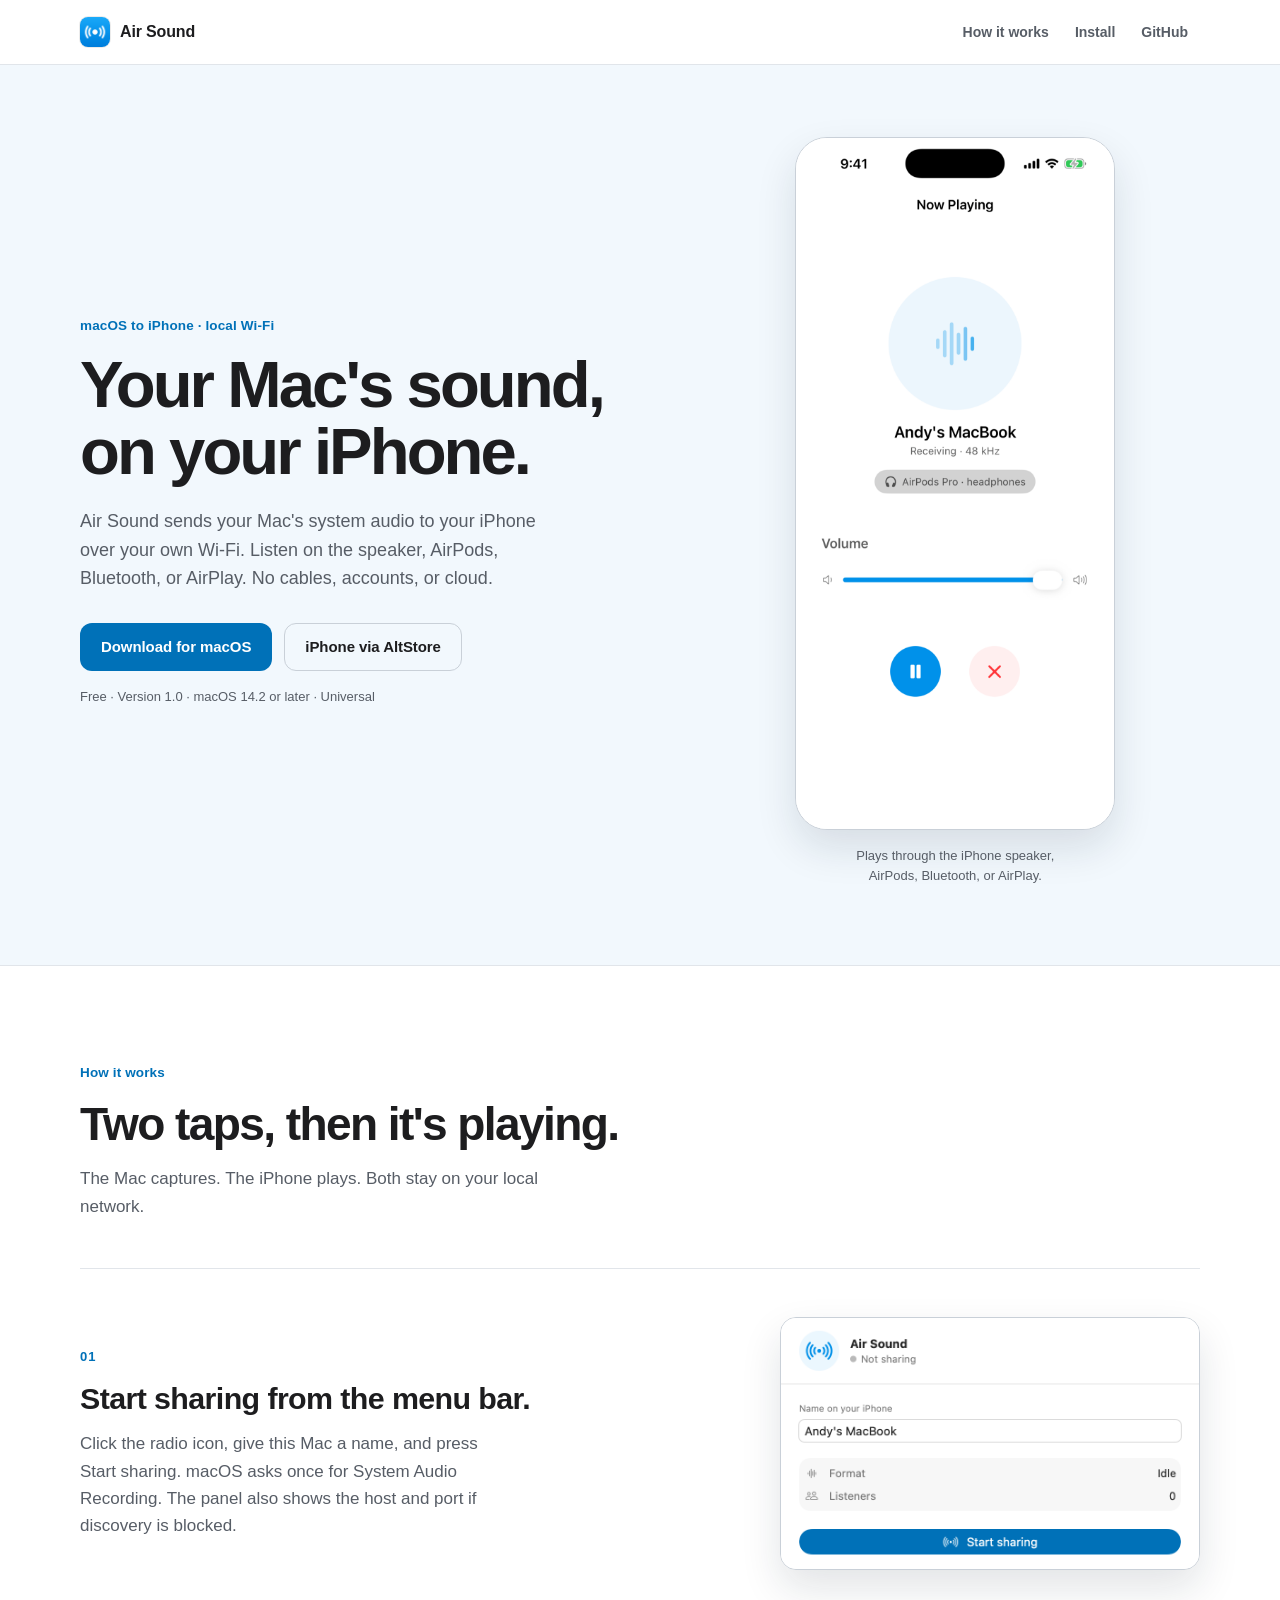
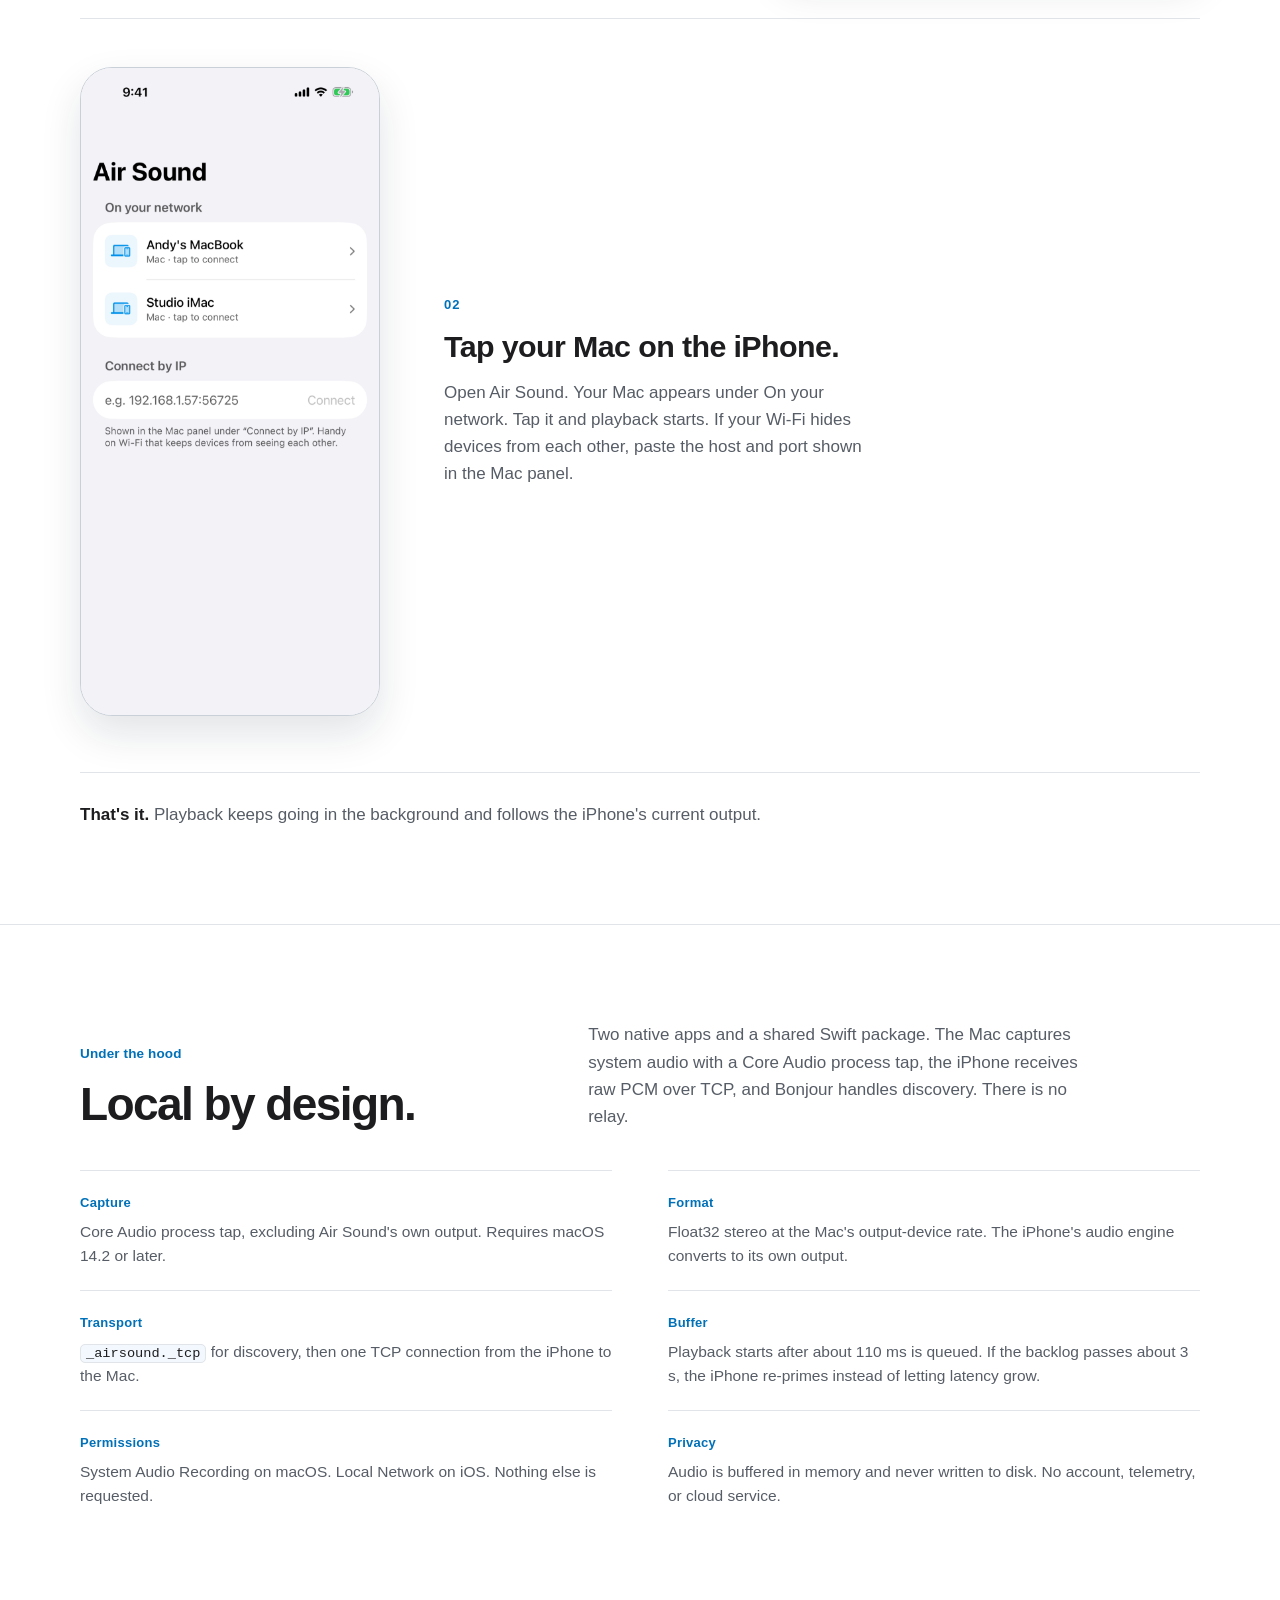
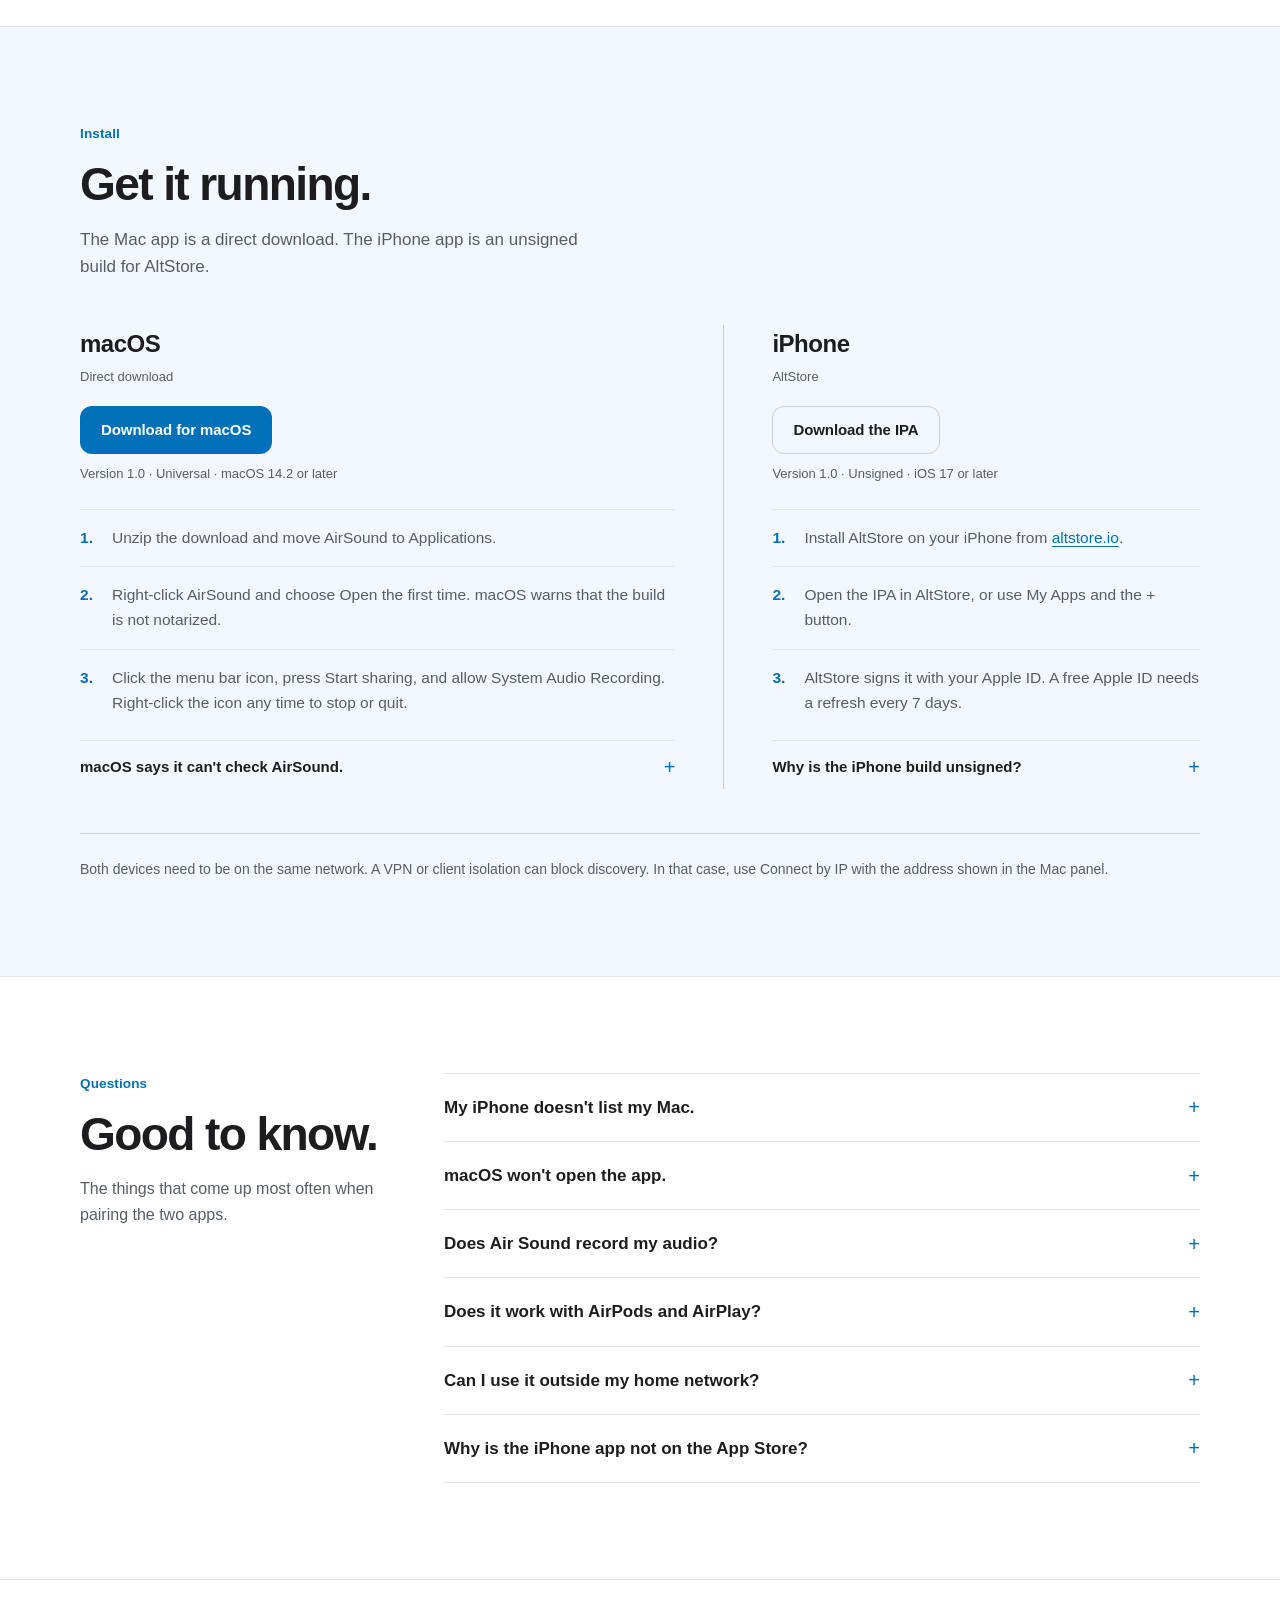
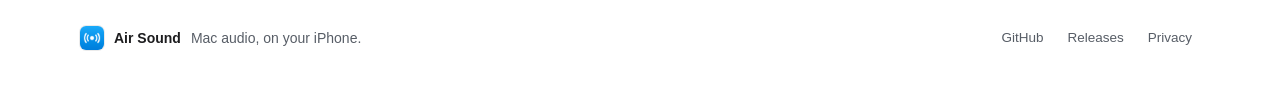
==== docs/index.html @ c46a73f6 "Air Sound 1.0: menu bar Mac app, discovery fix, release site" ====
<!doctype html>
<html lang="en">
<head>
  <meta charset="utf-8">
  <meta name="viewport" content="width=device-width, initial-scale=1">
  <title>Air Sound: your Mac's audio on your iPhone</title>
  <meta name="description" content="Air Sound sends your Mac's system audio to your iPhone over your local Wi-Fi. Listen on the speaker, AirPods, Bluetooth, or AirPlay. No accounts, no cloud, no cables.">
  <link rel="canonical" href="https://andyechc.github.io/air-sound/">
  <meta name="theme-color" content="#f2f8fd" media="(prefers-color-scheme: light)">
  <meta name="theme-color" content="#0b0c0e" media="(prefers-color-scheme: dark)">
  <meta property="og:type" content="website">
  <meta property="og:title" content="Air Sound: your Mac's audio on your iPhone">
  <meta property="og:description" content="System audio from your Mac, sent over your own Wi-Fi. Listen on the iPhone speaker, AirPods, Bluetooth, or AirPlay.">
  <meta property="og:url" content="https://andyechc.github.io/air-sound/">
  <meta property="og:image" content="https://andyechc.github.io/air-sound/assets/icon-1024.png">
  <meta property="og:image:width" content="1024">
  <meta property="og:image:height" content="1024">
  <meta property="og:image:alt" content="Air Sound app icon">
  <meta name="twitter:card" content="summary">
  <link rel="icon" href="assets/favicon-32.png" sizes="32x32" type="image/png">
  <link rel="apple-touch-icon" href="assets/apple-touch-icon.png">
  <link rel="stylesheet" href="styles.css">
</head>
<body>
  <a class="skip-link" href="#main">Skip to content</a>

  <header class="site-header">
    <div class="wrap header-inner">
      <a class="brand" href="#top" aria-label="Air Sound, back to top">
        <img src="assets/icon-64.png" width="30" height="30" alt="">
        <span>Air Sound</span>
      </a>
      <nav aria-label="Primary">
        <a href="#how">How it works</a>
        <a href="#install">Install</a>
        <a href="https://github.com/andyechc/air-sound">GitHub</a>
      </nav>
    </div>
  </header>

  <main id="main">
    <section class="hero" id="top">
      <div class="wrap hero-grid">
        <div class="hero-copy">
          <p class="kicker">macOS to iPhone &middot; local Wi-Fi</p>
          <h1>Your Mac's sound,<br>on your iPhone.</h1>
          <p class="lede">Air Sound sends your Mac's system audio to your iPhone over your own Wi-Fi. Listen on the speaker, AirPods, Bluetooth, or AirPlay. No cables, accounts, or cloud.</p>
          <div class="cta-row">
            <a class="button button-primary" href="https://github.com/andyechc/air-sound/releases/latest/download/AirSound-macOS.zip">Download for macOS</a>
            <a class="button button-quiet" href="#iphone">iPhone via AltStore</a>
          </div>
          <p class="hero-meta">Free &middot; Version 1.0 &middot; macOS 14.2 or later &middot; Universal</p>
        </div>

        <div class="hero-visual">
          <div class="phone-frame">
            <picture>
              <source srcset="assets/ios-playing-dark.png" media="(prefers-color-scheme: dark)">
              <img src="assets/ios-playing-light.png" width="900" height="1956" alt="Air Sound on iPhone, playing audio from Andy's MacBook and routed to AirPods Pro.">
            </picture>
          </div>
          <p class="hero-caption">Plays through the iPhone speaker, AirPods, Bluetooth, or AirPlay.</p>
        </div>
      </div>
    </section>

    <section class="section" id="how">
      <div class="wrap">
        <div class="section-head">
          <p class="kicker">How it works</p>
          <h2>Two taps, then it's playing.</h2>
          <p class="section-lede">The Mac captures. The iPhone plays. Both stay on your local network.</p>
        </div>

        <article class="step">
          <div class="step-copy">
            <p class="step-num">01</p>
            <h3>Start sharing from the menu bar.</h3>
            <p>Click the radio icon, give this Mac a name, and press Start sharing. macOS asks once for System Audio Recording. The panel also shows the host and port if discovery is blocked.</p>
          </div>
          <div class="step-media mac-frame">
            <picture>
              <source srcset="assets/mac-idle-dark.png" media="(prefers-color-scheme: dark)">
              <img src="assets/mac-idle-light.png" width="920" height="552" loading="lazy" alt="Air Sound menu bar panel on macOS with a Mac name, idle format, and the Start sharing button.">
            </picture>
          </div>
        </article>

        <article class="step step-reverse">
          <div class="step-copy">
            <p class="step-num">02</p>
            <h3>Tap your Mac on the iPhone.</h3>
            <p>Open Air Sound. Your Mac appears under On your network. Tap it and playback starts. If your Wi-Fi hides devices from each other, paste the host and port shown in the Mac panel.</p>
          </div>
          <div class="step-media phone-frame">
            <picture>
              <source srcset="assets/ios-discovery-dark.png" media="(prefers-color-scheme: dark)">
              <img src="assets/ios-discovery-light.png" width="900" height="1956" loading="lazy" alt="Air Sound on iPhone listing two Macs on the local network, with a Connect by IP field below.">
            </picture>
          </div>
        </article>

        <p class="step-result"><strong>That's it.</strong> Playback keeps going in the background and follows the iPhone's current output.</p>
      </div>
    </section>

    <section class="specs-section">
      <div class="wrap">
        <div class="specs-head">
          <div>
            <p class="kicker">Under the hood</p>
            <h2>Local by design.</h2>
          </div>
          <p class="specs-intro">Two native apps and a shared Swift package. The Mac captures system audio with a Core Audio process tap, the iPhone receives raw PCM over TCP, and Bonjour handles discovery. There is no relay.</p>
        </div>

        <dl class="spec-grid">
          <div class="spec">
            <dt>Capture</dt>
            <dd>Core Audio process tap, excluding Air Sound's own output. Requires macOS 14.2 or later.</dd>
          </div>
          <div class="spec">
            <dt>Format</dt>
            <dd>Float32 stereo at the Mac's output-device rate. The iPhone's audio engine converts to its own output.</dd>
          </div>
          <div class="spec">
            <dt>Transport</dt>
            <dd><code>_airsound._tcp</code> for discovery, then one TCP connection from the iPhone to the Mac.</dd>
          </div>
          <div class="spec">
            <dt>Buffer</dt>
            <dd>Playback starts after about 110 ms is queued. If the backlog passes about 3 s, the iPhone re-primes instead of letting latency grow.</dd>
          </div>
          <div class="spec">
            <dt>Permissions</dt>
            <dd>System Audio Recording on macOS. Local Network on iOS. Nothing else is requested.</dd>
          </div>
          <div class="spec">
            <dt>Privacy</dt>
            <dd>Audio is buffered in memory and never written to disk. No account, telemetry, or cloud service.</dd>
          </div>
        </dl>
      </div>
    </section>

    <section class="install" id="install">
      <div class="wrap">
        <div class="install-head">
          <p class="kicker">Install</p>
          <h2>Get it running.</h2>
          <p class="section-lede">The Mac app is a direct download. The iPhone app is an unsigned build for AltStore.</p>
        </div>

        <div class="install-grid">
          <div class="install-col">
            <h3>macOS</h3>
            <p class="install-label">Direct download</p>
            <a class="button button-primary" href="https://github.com/andyechc/air-sound/releases/latest/download/AirSound-macOS.zip">Download for macOS</a>
            <p class="install-meta">Version 1.0 &middot; Universal &middot; macOS 14.2 or later</p>
            <ol class="steps">
              <li>Unzip the download and move AirSound to Applications.</li>
              <li>Right-click AirSound and choose Open the first time. macOS warns that the build is not notarized.</li>
              <li>Click the menu bar icon, press Start sharing, and allow System Audio Recording. Right-click the icon any time to stop or quit.</li>
            </ol>
            <details>
              <summary>macOS says it can't check AirSound.</summary>
              <p>This build is ad hoc signed, not notarized with a paid Apple Developer ID. Open System Settings, go to Privacy &amp; Security, find the message about AirSound, and choose Open Anyway. You only need to do this once. You can also build from source in Xcode.</p>
            </details>
          </div>

          <div class="install-col" id="iphone">
            <h3>iPhone</h3>
            <p class="install-label">AltStore</p>
            <a class="button button-quiet" href="https://github.com/andyechc/air-sound/releases/latest/download/AirSound-unsigned.ipa">Download the IPA</a>
            <p class="install-meta">Version 1.0 &middot; Unsigned &middot; iOS 17 or later</p>
            <ol class="steps">
              <li>Install AltStore on your iPhone from <a href="https://altstore.io/">altstore.io</a>.</li>
              <li>Open the IPA in AltStore, or use My Apps and the + button.</li>
              <li>AltStore signs it with your Apple ID. A free Apple ID needs a refresh every 7 days.</li>
            </ol>
            <details>
              <summary>Why is the iPhone build unsigned?</summary>
              <p>It is not distributed through the App Store. AltStore re-signs the IPA with your own Apple ID, so the build ships unsigned. The source is in the same repository as the Mac app.</p>
            </details>
          </div>
        </div>

        <p class="install-note">Both devices need to be on the same network. A VPN or client isolation can block discovery. In that case, use Connect by IP with the address shown in the Mac panel.</p>
      </div>
    </section>

    <section class="section">
      <div class="wrap faq-layout">
        <div class="faq-head">
          <p class="kicker">Questions</p>
          <h2>Good to know.</h2>
          <p class="section-lede">The things that come up most often when pairing the two apps.</p>
        </div>

        <div class="faq">
          <details>
            <summary>My iPhone doesn't list my Mac.</summary>
            <p>Check that both devices are on the same Wi-Fi, that Air Sound has Local Network access in Settings &rarr; Privacy &amp; Security &rarr; Local Network, and that the Mac is sharing. If your network isolates clients or you are on a VPN, tap Connect by IP and enter the host and port shown in the Mac panel.</p>
          </details>
          <details>
            <summary>macOS won't open the app.</summary>
            <p>The release is ad hoc signed, not notarized. Right-click the app and choose Open, or allow it in System Settings &rarr; Privacy &amp; Security. The source is on GitHub if you prefer to build it yourself.</p>
          </details>
          <details>
            <summary>Does Air Sound record my audio?</summary>
            <p>No. Audio is captured into memory, sent to the iPhone, and played. It is never written to disk. The Mac app also excludes its own output from the tap.</p>
          </details>
          <details>
            <summary>Does it work with AirPods and AirPlay?</summary>
            <p>Yes. The iPhone plays through its current output route, so the speaker, wired headphones, Bluetooth, AirPods, and AirPlay all work. Routing stays on iOS.</p>
          </details>
          <details>
            <summary>Can I use it outside my home network?</summary>
            <p>No. The iPhone connects directly to the Mac over the local network. There is no relay or cloud service, so both devices need to reach each other.</p>
          </details>
          <details>
            <summary>Why is the iPhone app not on the App Store?</summary>
            <p>It is distributed as an unsigned IPA for AltStore, not through the App Store. The Mac app is a direct download. Both are built from the same source in this repository.</p>
          </details>
        </div>
      </div>
    </section>
  </main>

  <footer>
    <div class="wrap footer-inner">
      <div class="footer-brand">
        <img src="assets/icon-64.png" width="24" height="24" alt="">
        <span>Air Sound</span>
        <span class="footer-note">Mac audio, on your iPhone.</span>
      </div>
      <div class="footer-links">
        <a href="https://github.com/andyechc/air-sound">GitHub</a>
        <a href="https://github.com/andyechc/air-sound/releases">Releases</a>
        <a href="privacy.html">Privacy</a>
      </div>
    </div>
  </footer>
</body>
</html>
---- docs/styles.css ----
:root {
  color-scheme: light dark;
  --bg: #ffffff;
  --tint: #f2f8fd;
  --surface: #ffffff;
  --text: #1d1d1f;
  --muted: #575d66;
  --line: #e1e5ea;
  --line-strong: #c9d0d8;
  --action: #0071b8;
  --action-hover: #005c97;
  --link: #0071b8;
  --focus: #0090e9;
  --shadow: 0 18px 40px rgba(17, 32, 51, 0.12);
  --radius: 16px;
}

@media (prefers-color-scheme: dark) {
  :root {
    --bg: #0b0c0e;
    --tint: #0e1720;
    --surface: #141619;
    --text: #f3f5f7;
    --muted: #a8afb9;
    --line: #272c33;
    --line-strong: #3a424c;
    --action: #0071b8;
    --action-hover: #005c97;
    --link: #6fbdf7;
    --focus: #7cc5f8;
    --shadow: 0 18px 40px rgba(0, 0, 0, 0.5);
  }
}

*,
*::before,
*::after {
  box-sizing: border-box;
}

html {
  scroll-behavior: smooth;
}

body {
  margin: 0;
  background: var(--bg);
  color: var(--text);
  font-family: -apple-system, BlinkMacSystemFont, "SF Pro Text", "Segoe UI", Roboto, Helvetica, Arial, sans-serif;
  font-size: 17px;
  line-height: 1.6;
  overflow-wrap: break-word;
  -webkit-font-smoothing: antialiased;
  text-rendering: optimizeLegibility;
}

[id] {
  scroll-margin-top: 84px;
}

img {
  display: block;
  max-width: 100%;
  height: auto;
}

a {
  color: var(--link);
  text-underline-offset: 0.18em;
  text-decoration-thickness: 1px;
}

a:hover {
  color: var(--text);
}

:focus-visible {
  outline: 3px solid var(--focus);
  outline-offset: 3px;
  border-radius: 4px;
}

h1,
h2,
h3,
p {
  margin-top: 0;
}

code {
  padding: 1px 5px;
  border: 1px solid var(--line);
  border-radius: 5px;
  background: var(--tint);
  color: var(--text);
  font-family: ui-monospace, "SFMono-Regular", Menlo, Consolas, monospace;
  font-size: 0.88em;
}

.skip-link {
  position: absolute;
  top: -100px;
  left: 16px;
  z-index: 100;
  padding: 10px 16px;
  border-radius: 8px;
  background: var(--action);
  color: #ffffff;
  font-size: 14px;
  font-weight: 650;
  text-decoration: none;
}

.skip-link:focus {
  top: 12px;
  color: #ffffff;
}

.wrap {
  width: min(1120px, calc(100% - 48px));
  margin-inline: auto;
}

/* Header */

.site-header {
  position: sticky;
  top: 0;
  z-index: 10;
  border-bottom: 1px solid var(--line);
  background: var(--bg);
}

.header-inner {
  display: flex;
  align-items: center;
  justify-content: space-between;
  gap: 24px;
  height: 64px;
}

.brand {
  display: inline-flex;
  align-items: center;
  gap: 10px;
  color: var(--text);
  font-size: 16px;
  font-weight: 650;
  letter-spacing: -0.01em;
  text-decoration: none;
}

.brand img {
  width: 30px;
  height: 30px;
  border-radius: 8px;
  box-shadow: 0 0 0 1px rgba(0, 0, 0, 0.08);
}

.site-header nav {
  display: flex;
  align-items: center;
  gap: 2px;
}

.site-header nav a {
  display: inline-flex;
  align-items: center;
  min-height: 44px;
  padding: 0 12px;
  border-radius: 8px;
  color: var(--muted);
  font-size: 14px;
  font-weight: 550;
  text-decoration: none;
}

.site-header nav a:hover {
  background: var(--tint);
  color: var(--text);
}

/* Hero */

.hero {
  padding: 72px 0 80px;
  border-bottom: 1px solid var(--line);
  background: var(--tint);
}

.hero-grid {
  display: grid;
  grid-template-columns: minmax(0, 1.08fr) minmax(280px, 0.92fr);
  gap: 56px;
  align-items: center;
}

.kicker {
  margin-bottom: 16px;
  color: var(--link);
  font-size: 13.5px;
  font-weight: 650;
  letter-spacing: 0.01em;
}

h1 {
  margin-bottom: 0;
  font-size: clamp(2.65rem, 5.1vw, 4.35rem);
  font-weight: 700;
  letter-spacing: -0.045em;
  line-height: 1.02;
  text-wrap: balance;
}

.lede {
  max-width: 46ch;
  margin: 22px 0 0;
  color: var(--muted);
  font-size: 1.125rem;
  line-height: 1.58;
}

.cta-row {
  display: flex;
  flex-wrap: wrap;
  gap: 12px;
  margin-top: 30px;
}

.button {
  display: inline-flex;
  align-items: center;
  justify-content: center;
  min-height: 48px;
  padding: 0 20px;
  border: 1px solid transparent;
  border-radius: 12px;
  font-size: 15px;
  font-weight: 650;
  letter-spacing: -0.005em;
  text-decoration: none;
  transition: background-color 120ms ease, border-color 120ms ease, color 120ms ease;
}

.button-primary {
  background: var(--action);
  color: #ffffff;
}

.button-primary:hover {
  background: var(--action-hover);
  color: #ffffff;
}

.button-quiet {
  border-color: var(--line-strong);
  background: transparent;
  color: var(--text);
}

.button-quiet:hover {
  border-color: var(--action);
  background: var(--bg);
  color: var(--action);
}

.hero-meta {
  margin: 16px 0 0;
  color: var(--muted);
  font-size: 13px;
}

.hero-visual {
  min-width: 0;
}

.phone-frame {
  overflow: hidden;
  max-width: 320px;
  margin-inline: auto;
  border: 1px solid var(--line-strong);
  border-radius: 32px;
  background: var(--surface);
  box-shadow: var(--shadow);
}

.phone-frame img {
  width: 100%;
}

.hero-caption {
  max-width: 34ch;
  margin: 16px auto 0;
  color: var(--muted);
  font-size: 13px;
  line-height: 1.5;
  text-align: center;
}

/* Shared section rhythm */

.section {
  padding: 96px 0;
}

.section-head {
  max-width: 720px;
  margin-bottom: 48px;
}

h2 {
  margin-bottom: 0;
  font-size: clamp(2rem, 3.6vw, 2.9rem);
  font-weight: 700;
  letter-spacing: -0.035em;
  line-height: 1.08;
  text-wrap: balance;
}

.section-lede {
  max-width: 54ch;
  margin: 16px 0 0;
  color: var(--muted);
  font-size: 1.0625rem;
}

/* How it works */

.step {
  display: grid;
  grid-template-columns: minmax(0, 1fr) 420px;
  gap: 64px;
  align-items: center;
  padding: 48px 0;
  border-top: 1px solid var(--line);
}

.step-reverse {
  grid-template-columns: 300px minmax(0, 1fr);
}

.step-reverse .step-media {
  grid-column: 1;
  grid-row: 1;
}

.step-reverse .step-copy {
  grid-column: 2;
  grid-row: 1;
}

.step-num {
  margin-bottom: 12px;
  color: var(--action);
  font-size: 13px;
  font-variant-numeric: tabular-nums;
  font-weight: 700;
  letter-spacing: 0.08em;
}

.step h3 {
  margin-bottom: 14px;
  font-size: clamp(1.45rem, 2.4vw, 1.9rem);
  font-weight: 700;
  letter-spacing: -0.02em;
  line-height: 1.2;
  text-wrap: balance;
}

.step-copy p:last-child {
  max-width: 46ch;
  margin-bottom: 0;
  color: var(--muted);
}

.step-media {
  min-width: 0;
}

.mac-frame {
  overflow: hidden;
  border: 1px solid var(--line-strong);
  border-radius: var(--radius);
  background: var(--surface);
  box-shadow: var(--shadow);
}

.mac-frame img {
  width: 100%;
}

.step-media.phone-frame {
  max-width: 300px;
}

.step-result {
  margin: 8px 0 0;
  padding-top: 28px;
  border-top: 1px solid var(--line);
  color: var(--muted);
}

.step-result strong {
  color: var(--text);
}

/* Under the hood */

.specs-section {
  padding: 96px 0;
  border-top: 1px solid var(--line);
}

.specs-head {
  display: grid;
  grid-template-columns: minmax(0, 0.85fr) minmax(0, 1.15fr);
  gap: 56px;
  align-items: end;
  margin-bottom: 40px;
}

.specs-intro {
  max-width: 52ch;
  margin: 0;
  color: var(--muted);
}

.spec-grid {
  display: grid;
  grid-template-columns: repeat(2, minmax(0, 1fr));
  gap: 0 56px;
  margin: 0;
}

.spec {
  padding: 22px 0;
  border-top: 1px solid var(--line);
}

.spec dt {
  margin-bottom: 6px;
  color: var(--action);
  font-size: 13px;
  font-weight: 700;
  letter-spacing: 0.02em;
}

.spec dd {
  margin: 0;
  color: var(--muted);
  font-size: 15.5px;
  line-height: 1.55;
}

/* Install */

.install {
  padding: 96px 0;
  border-top: 1px solid var(--line);
  border-bottom: 1px solid var(--line);
  background: var(--tint);
}

.install-head {
  max-width: 720px;
  margin-bottom: 44px;
}

.install-grid {
  display: grid;
  grid-template-columns: minmax(0, 1.35fr) minmax(0, 1fr);
}

.install-col {
  min-width: 0;
  padding-right: 48px;
}

.install-col + .install-col {
  padding-right: 0;
  padding-left: 48px;
  border-left: 1px solid var(--line-strong);
}

.install-col h3 {
  margin-bottom: 4px;
  font-size: 1.5rem;
  font-weight: 700;
  letter-spacing: -0.02em;
}

.install-label {
  margin-bottom: 18px;
  color: var(--muted);
  font-size: 13px;
}

.install-col .button {
  margin-right: 4px;
}

.install-meta {
  margin: 10px 0 24px;
  color: var(--muted);
  font-size: 13px;
}

.steps {
  margin: 0;
  padding: 0;
  list-style: none;
  counter-reset: step;
}

.steps li {
  position: relative;
  padding: 16px 0 16px 32px;
  border-top: 1px solid var(--line);
  color: var(--muted);
  font-size: 15.5px;
}

.steps li::before {
  content: counter(step) ".";
  position: absolute;
  top: 16px;
  left: 0;
  color: var(--action);
  font-variant-numeric: tabular-nums;
  font-weight: 700;
}

.steps li {
  counter-increment: step;
}

details {
  border-top: 1px solid var(--line);
  padding-top: 4px;
  margin-top: 8px;
}

summary {
  display: flex;
  align-items: center;
  justify-content: space-between;
  gap: 12px;
  min-height: 44px;
  color: var(--text);
  cursor: pointer;
  font-size: 15px;
  font-weight: 600;
  list-style: none;
}

summary::-webkit-details-marker {
  display: none;
}

summary::after {
  content: "+";
  flex: none;
  color: var(--action);
  font-size: 20px;
  font-weight: 400;
  line-height: 1;
}

details[open] summary::after {
  content: "\2212";
}

details p {
  max-width: 52ch;
  margin: 4px 0 16px;
  color: var(--muted);
  font-size: 14.5px;
}

.install-note {
  margin: 44px 0 0;
  padding-top: 24px;
  border-top: 1px solid var(--line-strong);
  color: var(--muted);
  font-size: 14px;
}

/* FAQ */

.faq-layout {
  display: grid;
  grid-template-columns: 300px minmax(0, 1fr);
  gap: 64px;
  align-items: start;
}

.faq-head {
  position: sticky;
  top: 96px;
}

.faq-head .section-lede {
  font-size: 1rem;
}

.faq details {
  margin: 0;
  padding: 0;
  border-top: 1px solid var(--line);
}

.faq details:last-child {
  border-bottom: 1px solid var(--line);
}

.faq summary {
  padding: 20px 0;
  font-size: 17px;
}

.faq details p {
  max-width: 64ch;
  margin: 0;
  padding: 0 0 20px;
  font-size: 15.5px;
}

/* Footer */

footer {
  padding: 36px 0;
  border-top: 1px solid var(--line);
}

.footer-inner {
  display: flex;
  flex-wrap: wrap;
  align-items: center;
  justify-content: space-between;
  gap: 20px 32px;
}

.footer-brand {
  display: flex;
  flex-wrap: wrap;
  align-items: center;
  gap: 10px;
  font-size: 14px;
  font-weight: 650;
}

.footer-brand img {
  width: 24px;
  height: 24px;
  border-radius: 6px;
  box-shadow: 0 0 0 1px rgba(0, 0, 0, 0.08);
}

.footer-note {
  color: var(--muted);
  font-weight: 400;
}

.footer-links {
  display: flex;
  flex-wrap: wrap;
  gap: 0 8px;
}

.footer-links a {
  display: inline-flex;
  align-items: center;
  min-height: 44px;
  padding: 0 8px;
  color: var(--muted);
  font-size: 13.5px;
  text-decoration: none;
}

.footer-links a:hover {
  color: var(--text);
}

/* Privacy page */

.page {
  max-width: 760px;
  padding: 72px 0 96px;
}

.page h1 {
  font-size: clamp(2.2rem, 4.5vw, 3.2rem);
}

.page .updated {
  margin: 14px 0 40px;
  color: var(--muted);
  font-size: 14px;
}

.page h2 {
  margin: 36px 0 10px;
  font-size: 1.45rem;
  letter-spacing: -0.02em;
}

.page p,
.page li {
  color: var(--muted);
}

.page li + li {
  margin-top: 8px;
}

.page .back {
  display: inline-flex;
  align-items: center;
  min-height: 44px;
  margin-top: 24px;
  font-size: 14px;
  font-weight: 600;
}

/* Responsive */

@media (max-width: 960px) {
  .hero-grid {
    grid-template-columns: minmax(0, 1fr) minmax(240px, 0.72fr);
    gap: 36px;
  }

  .step {
    grid-template-columns: minmax(0, 1fr) 360px;
    gap: 40px;
  }

  .step-reverse {
    grid-template-columns: 260px minmax(0, 1fr);
  }

  .specs-head {
    gap: 36px;
  }

  .faq-layout {
    grid-template-columns: 240px minmax(0, 1fr);
    gap: 40px;
  }
}

@media (max-width: 820px) {
  .hero {
    padding: 56px 0 64px;
  }

  .hero-grid {
    grid-template-columns: minmax(0, 1fr);
    gap: 44px;
  }

  .hero-copy {
    max-width: 640px;
  }

  .hero-visual {
    width: 100%;
  }

  .phone-frame {
    max-width: 300px;
  }

  .step,
  .step-reverse {
    grid-template-columns: minmax(0, 1fr);
    gap: 28px;
    padding: 40px 0;
  }

  .step-copy,
  .step-reverse .step-copy {
    grid-column: 1;
    grid-row: 1;
  }

  .step-media,
  .step-reverse .step-media {
    grid-column: 1;
    grid-row: 2;
  }

  .step-media.mac-frame {
    max-width: 460px;
  }

  .step-media.phone-frame {
    max-width: 280px;
  }

  .specs-head {
    grid-template-columns: 1fr;
    gap: 20px;
  }

  .spec-grid {
    grid-template-columns: 1fr;
    gap: 0;
  }

  .install-grid {
    grid-template-columns: 1fr;
  }

  .install-col {
    padding-right: 0;
  }

  .install-col + .install-col {
    margin-top: 40px;
    padding-top: 40px;
    padding-left: 0;
    border-top: 1px solid var(--line-strong);
    border-left: 0;
  }

  .faq-layout {
    grid-template-columns: 1fr;
    gap: 28px;
  }

  .faq-head {
    position: static;
  }
}

@media (max-width: 640px) {
  .wrap {
    width: calc(100% - 32px);
  }

  .header-inner {
    height: 60px;
    gap: 12px;
  }

  .site-header nav a {
    padding: 0 10px;
    font-size: 13.5px;
  }

  .site-header nav a[href$="#how"] {
    display: none;
  }

  .section,
  .specs-section,
  .install {
    padding: 68px 0;
  }

  .hero {
    padding: 44px 0 56px;
  }

  h1 {
    font-size: clamp(2.15rem, 10.5vw, 3.1rem);
  }

  .lede {
    font-size: 1.0625rem;
  }

  .cta-row {
    gap: 10px;
  }

  .button {
    min-height: 48px;
    padding: 0 18px;
  }

  .section-head,
  .install-head {
    margin-bottom: 34px;
  }

  .step {
    padding: 34px 0;
  }

  .step-media.mac-frame {
    max-width: 100%;
  }

  .step-media.phone-frame {
    max-width: 260px;
  }

  .step-result {
    padding-top: 22px;
  }

  .install-col + .install-col {
    margin-top: 32px;
    padding-top: 32px;
  }

  .footer-inner {
    align-items: flex-start;
  }

  .footer-links {
    gap: 0;
  }

  .footer-links a {
    padding: 0 12px 0 0;
  }

  .page {
    padding: 52px 0 72px;
  }
}

@media (prefers-reduced-motion: reduce) {
  html {
    scroll-behavior: auto;
  }

  *,
  *::before,
  *::after {
    transition: none !important;
  }
}
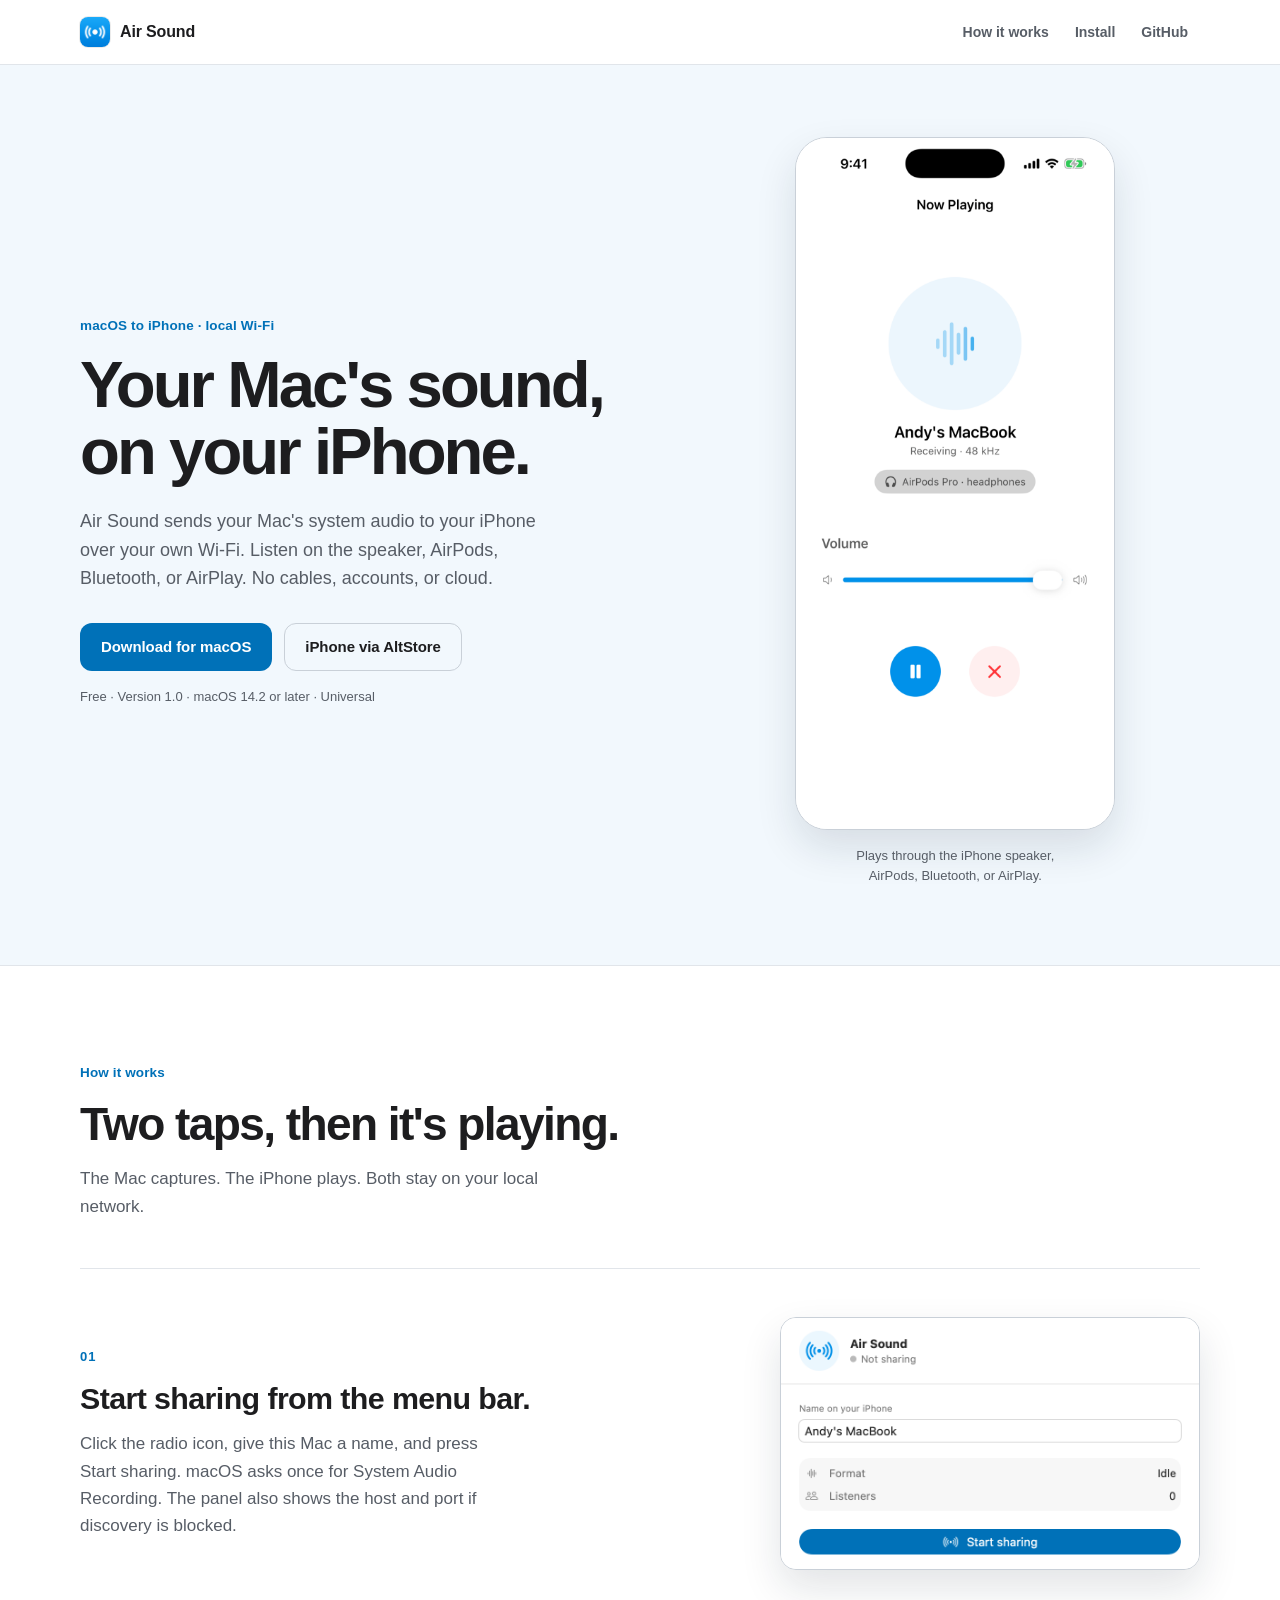
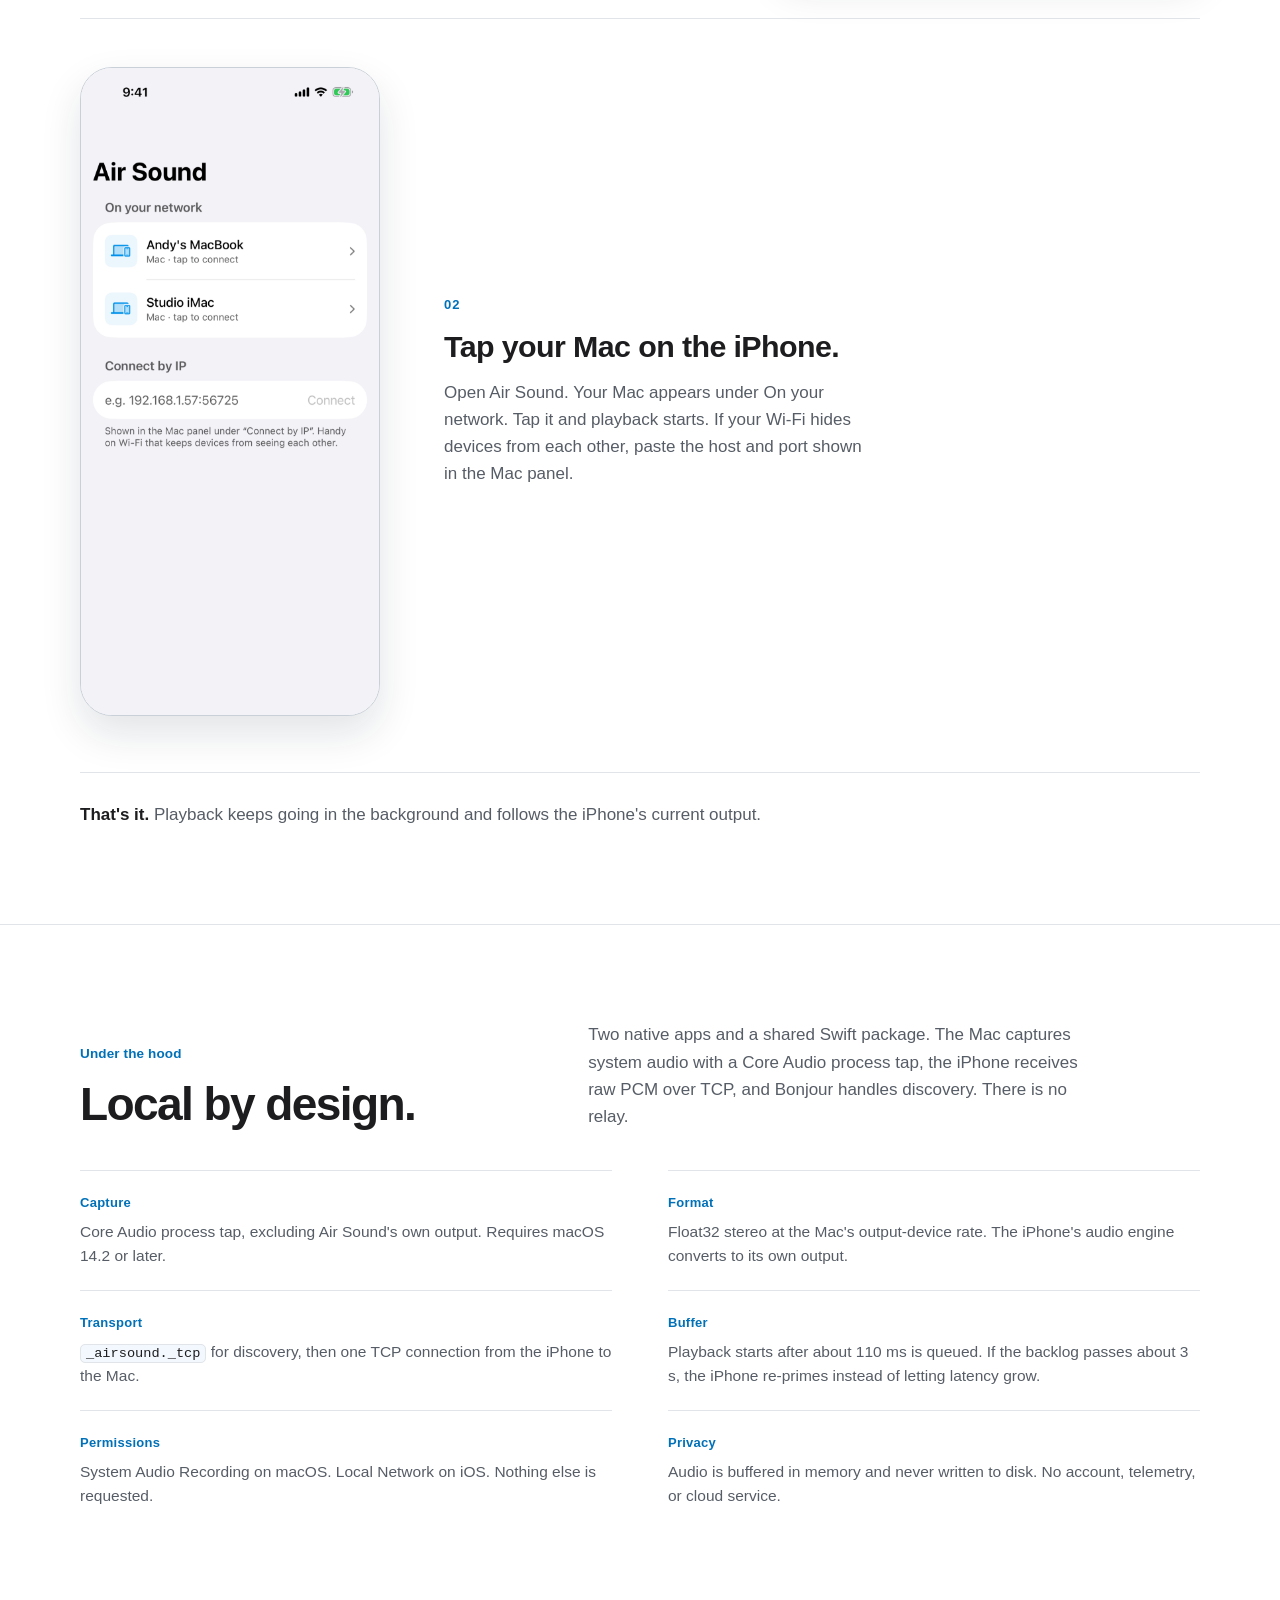
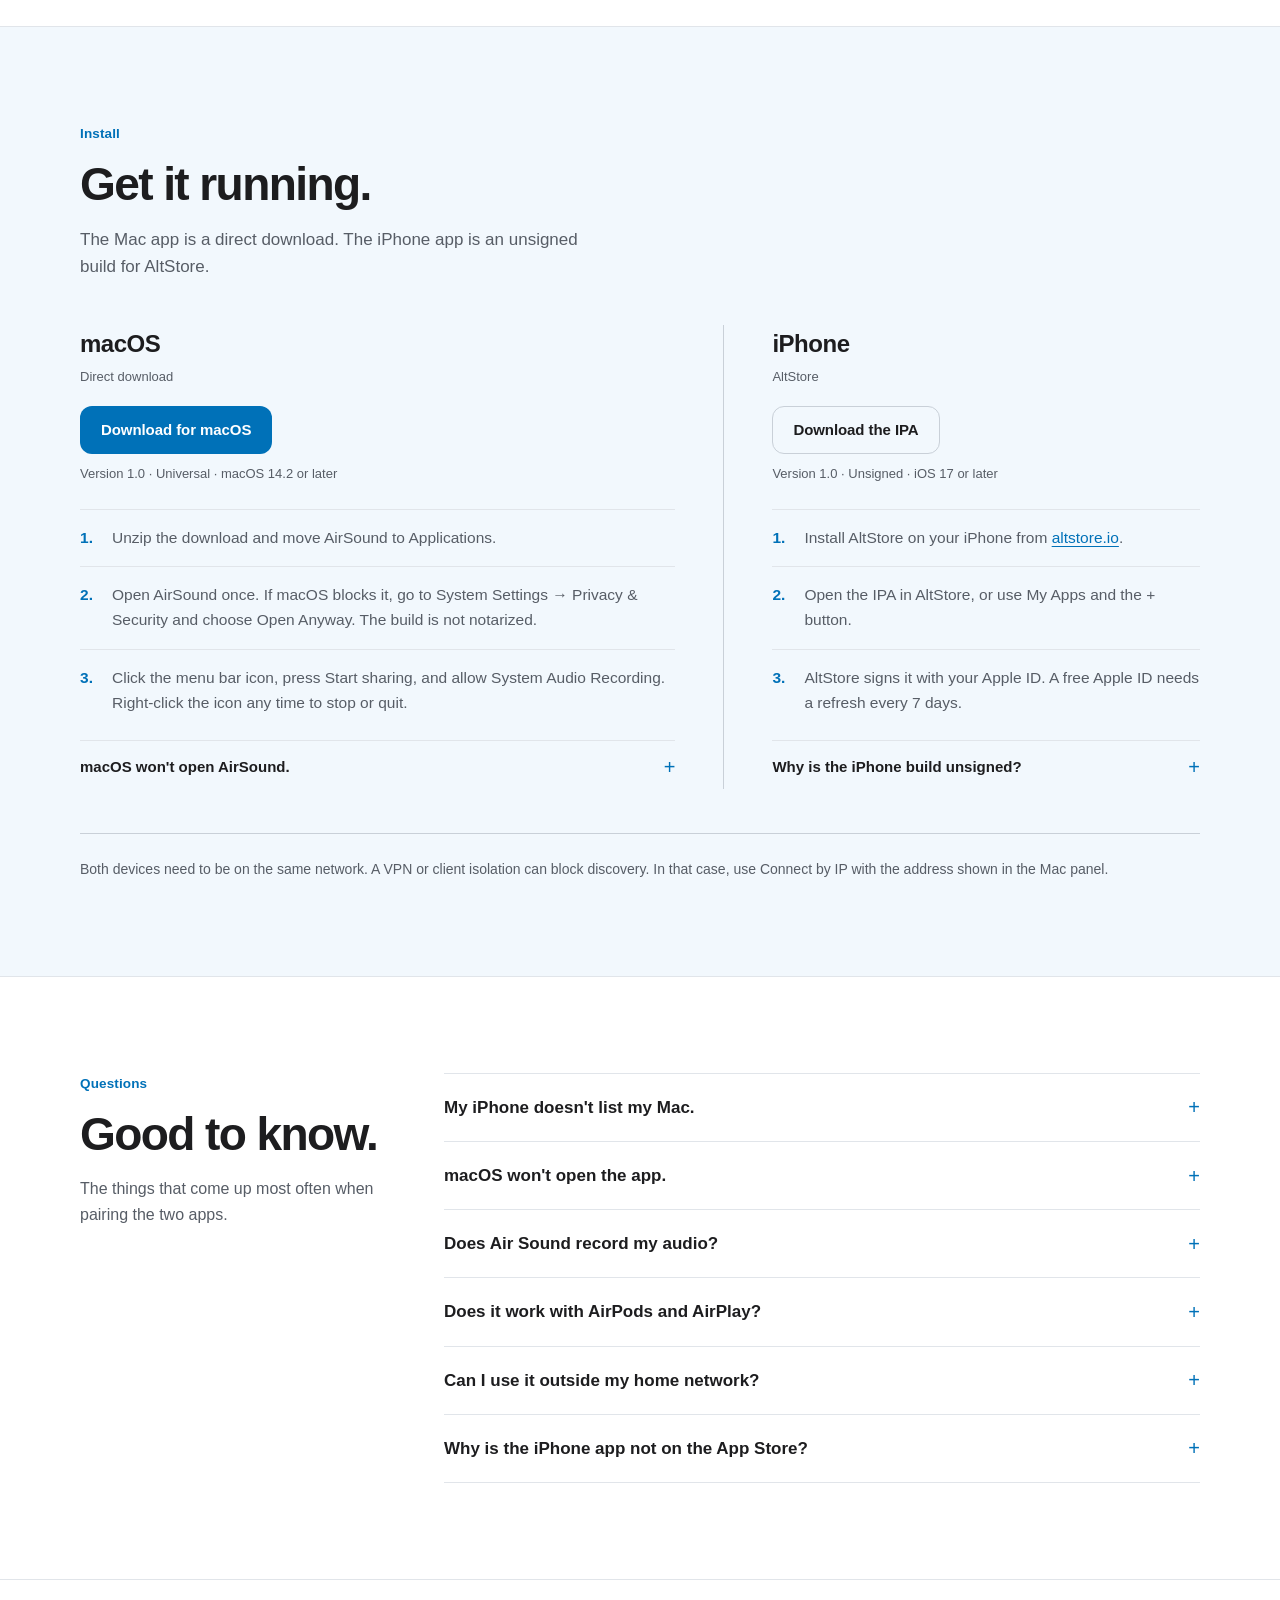
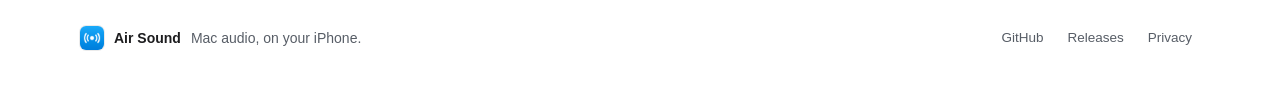
==== commit 8700518e: "Clarify the Gatekeeper path on current macOS" ====
--- a/docs/index.html
+++ b/docs/index.html
@@ -5,14 +5,14 @@
   <meta name="viewport" content="width=device-width, initial-scale=1">
   <title>Air Sound: your Mac's audio on your iPhone</title>
   <meta name="description" content="Air Sound sends your Mac's system audio to your iPhone over your local Wi-Fi. Listen on the speaker, AirPods, Bluetooth, or AirPlay. No accounts, no cloud, no cables.">
-  <link rel="canonical" href="https://andyechc.github.io/air-sound/">
+  <link rel="canonical" href="https://andyechc.is-a.dev/air-sound/">
   <meta name="theme-color" content="#f2f8fd" media="(prefers-color-scheme: light)">
   <meta name="theme-color" content="#0b0c0e" media="(prefers-color-scheme: dark)">
   <meta property="og:type" content="website">
   <meta property="og:title" content="Air Sound: your Mac's audio on your iPhone">
   <meta property="og:description" content="System audio from your Mac, sent over your own Wi-Fi. Listen on the iPhone speaker, AirPods, Bluetooth, or AirPlay.">
-  <meta property="og:url" content="https://andyechc.github.io/air-sound/">
-  <meta property="og:image" content="https://andyechc.github.io/air-sound/assets/icon-1024.png">
+  <meta property="og:url" content="https://andyechc.is-a.dev/air-sound/">
+  <meta property="og:image" content="https://andyechc.is-a.dev/air-sound/assets/icon-1024.png">
   <meta property="og:image:width" content="1024">
   <meta property="og:image:height" content="1024">
   <meta property="og:image:alt" content="Air Sound app icon">
@@ -159,12 +159,12 @@
             <p class="install-meta">Version 1.0 &middot; Universal &middot; macOS 14.2 or later</p>
             <ol class="steps">
               <li>Unzip the download and move AirSound to Applications.</li>
-              <li>Right-click AirSound and choose Open the first time. macOS warns that the build is not notarized.</li>
+              <li>Open AirSound once. If macOS blocks it, go to System Settings &rarr; Privacy &amp; Security and choose Open Anyway. The build is not notarized.</li>
               <li>Click the menu bar icon, press Start sharing, and allow System Audio Recording. Right-click the icon any time to stop or quit.</li>
             </ol>
             <details>
-              <summary>macOS says it can't check AirSound.</summary>
-              <p>This build is ad hoc signed, not notarized with a paid Apple Developer ID. Open System Settings, go to Privacy &amp; Security, find the message about AirSound, and choose Open Anyway. You only need to do this once. You can also build from source in Xcode.</p>
+              <summary>macOS won't open AirSound.</summary>
+              <p>This build is ad hoc signed, not notarized with a paid Apple Developer ID. Open System Settings, go to Privacy &amp; Security, scroll to Security, and choose Open Anyway next to AirSound. You only need to do this once. On older macOS versions you can also right-click the app and choose Open. You can also build from source in Xcode.</p>
             </details>
           </div>
 
@@ -204,7 +204,7 @@
           </details>
           <details>
             <summary>macOS won't open the app.</summary>
-            <p>The release is ad hoc signed, not notarized. Right-click the app and choose Open, or allow it in System Settings &rarr; Privacy &amp; Security. The source is on GitHub if you prefer to build it yourself.</p>
+            <p>The release is ad hoc signed, not notarized. Open System Settings &rarr; Privacy &amp; Security and choose Open Anyway. On older macOS versions you can also right-click the app and choose Open. The source is on GitHub if you prefer to build it yourself.</p>
           </details>
           <details>
             <summary>Does Air Sound record my audio?</summary>
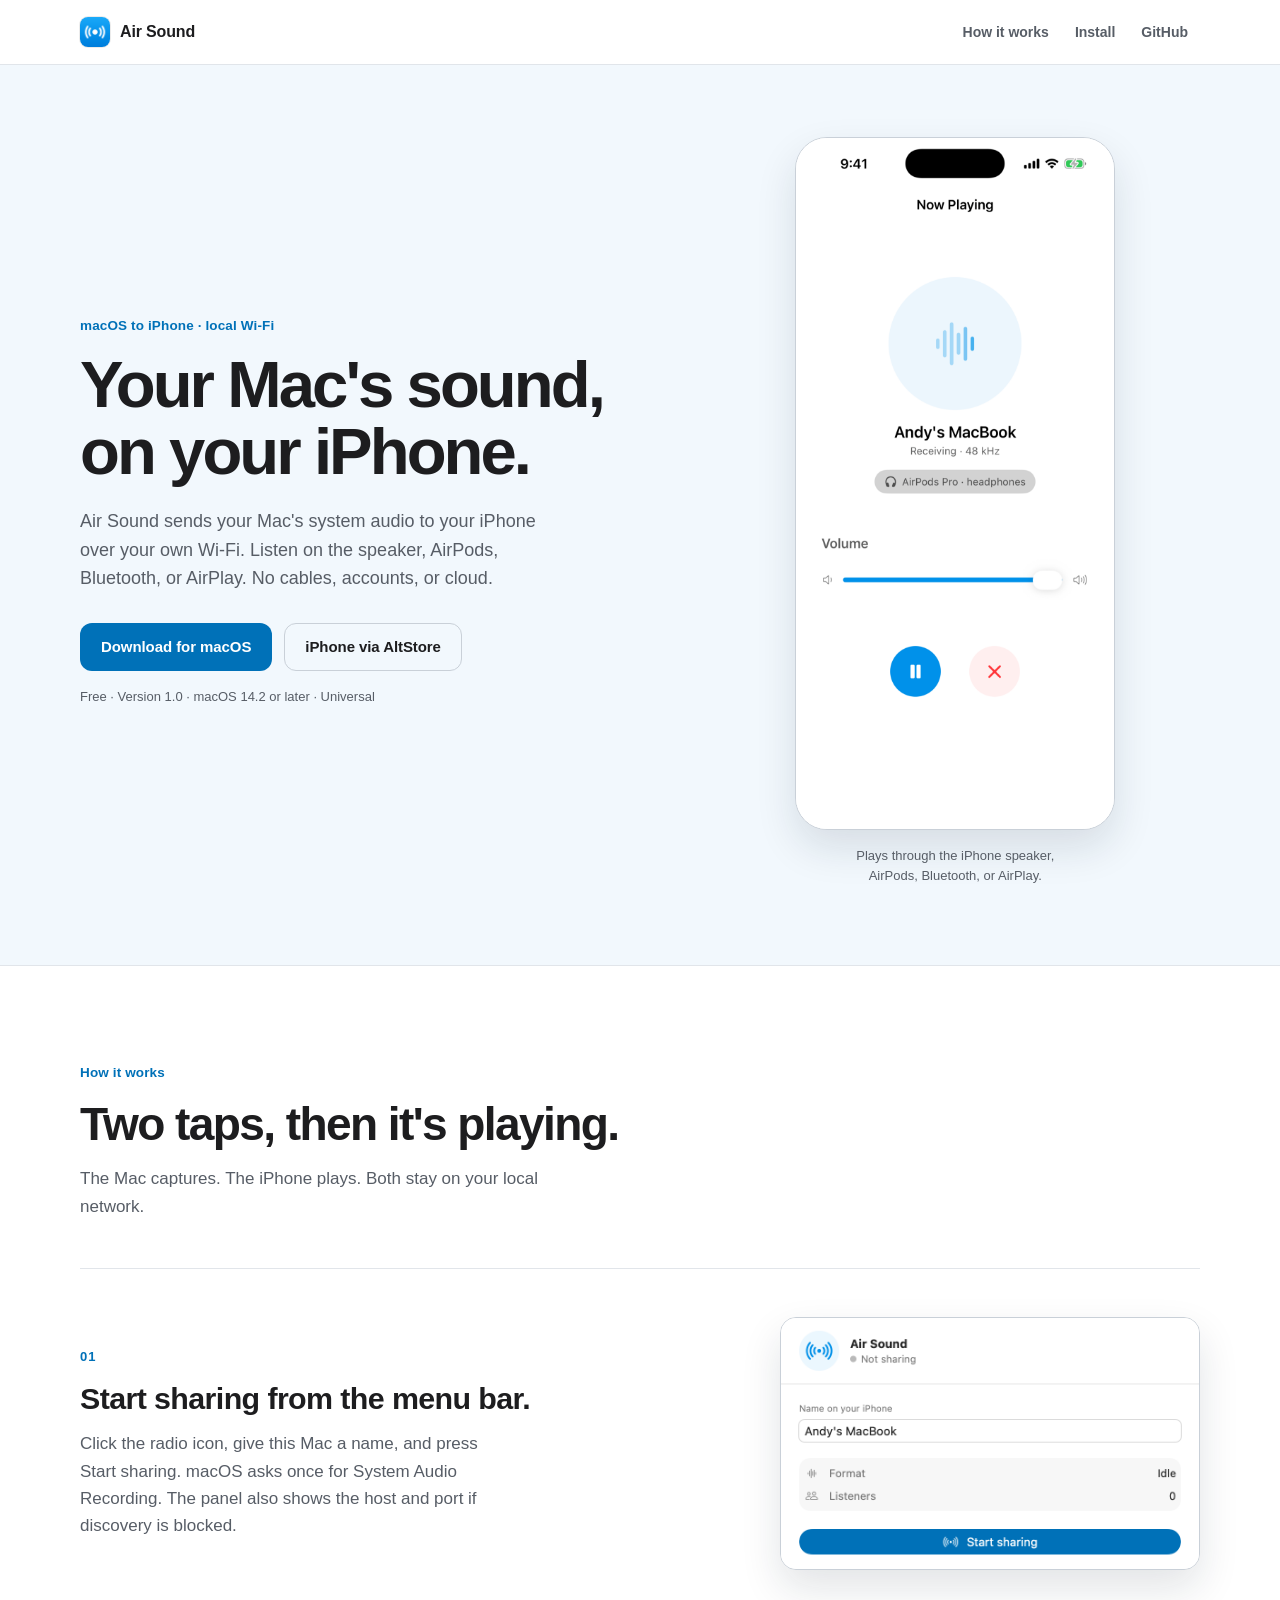
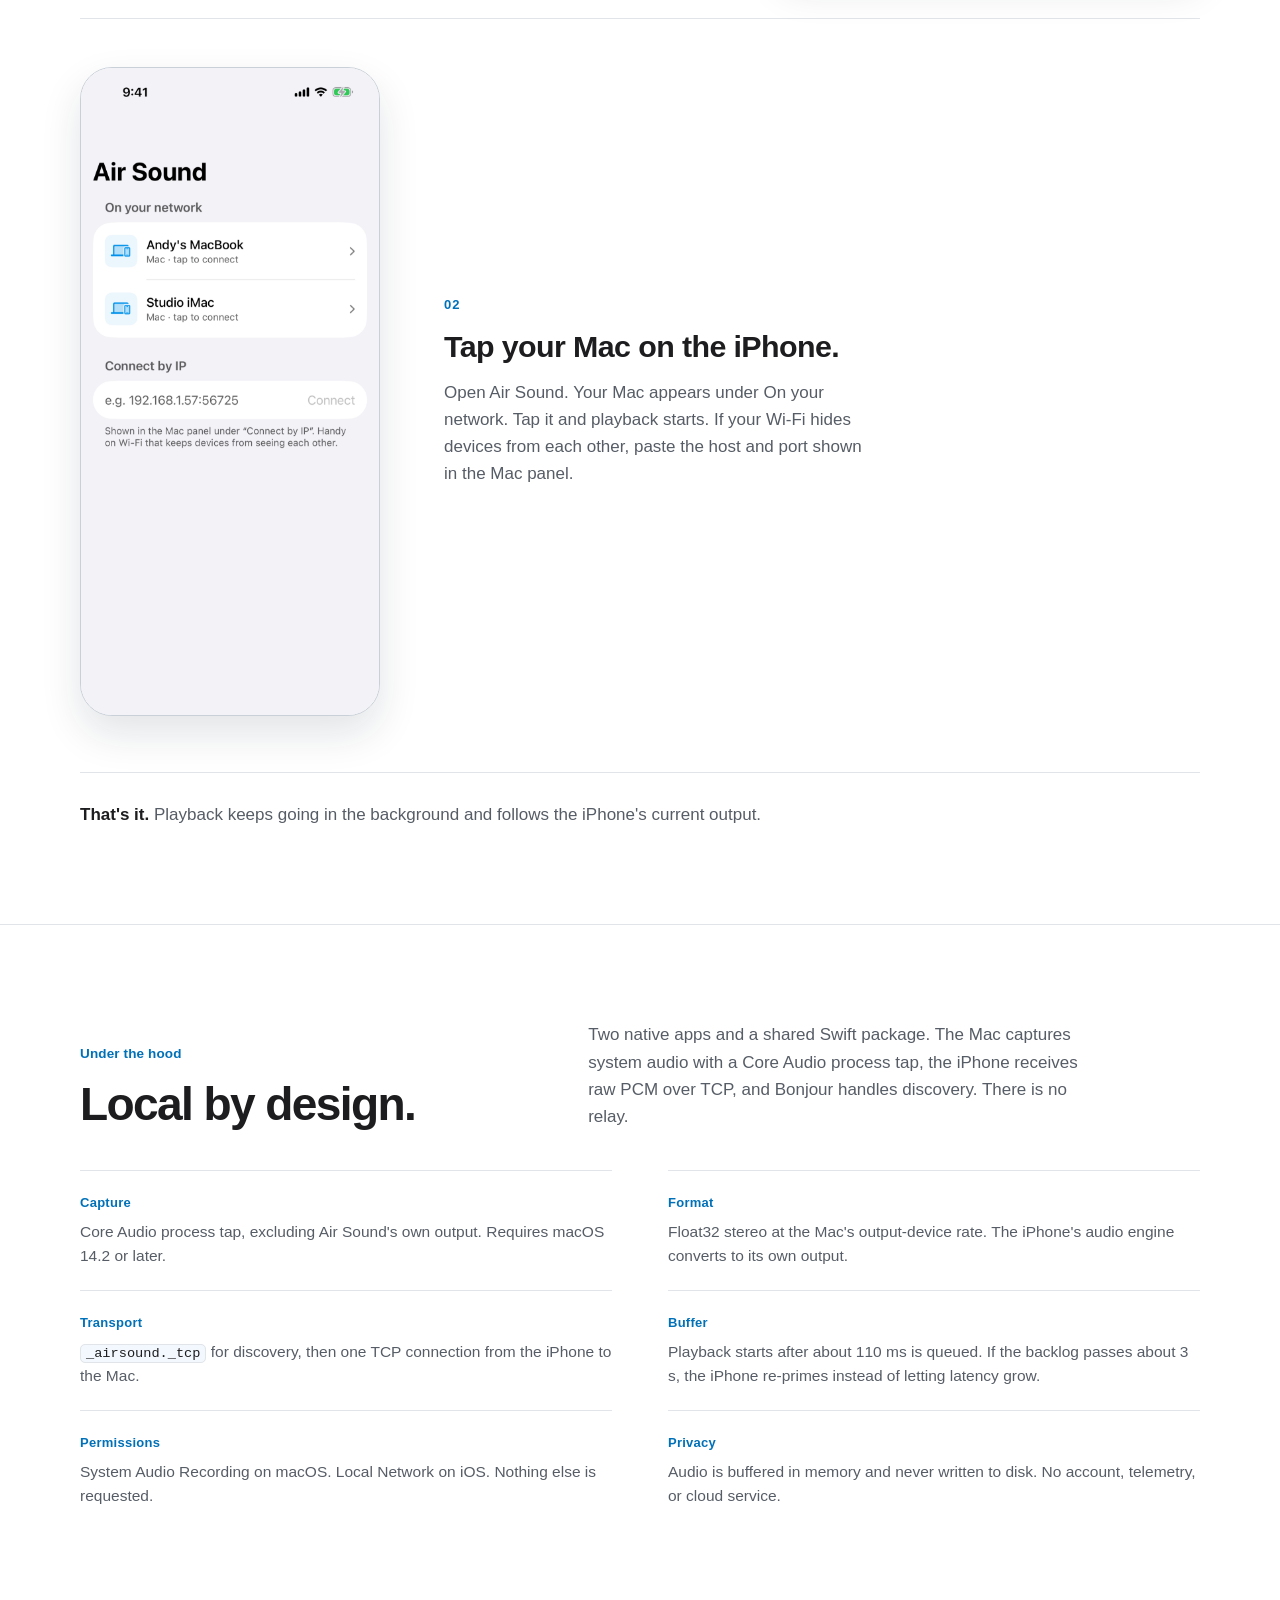
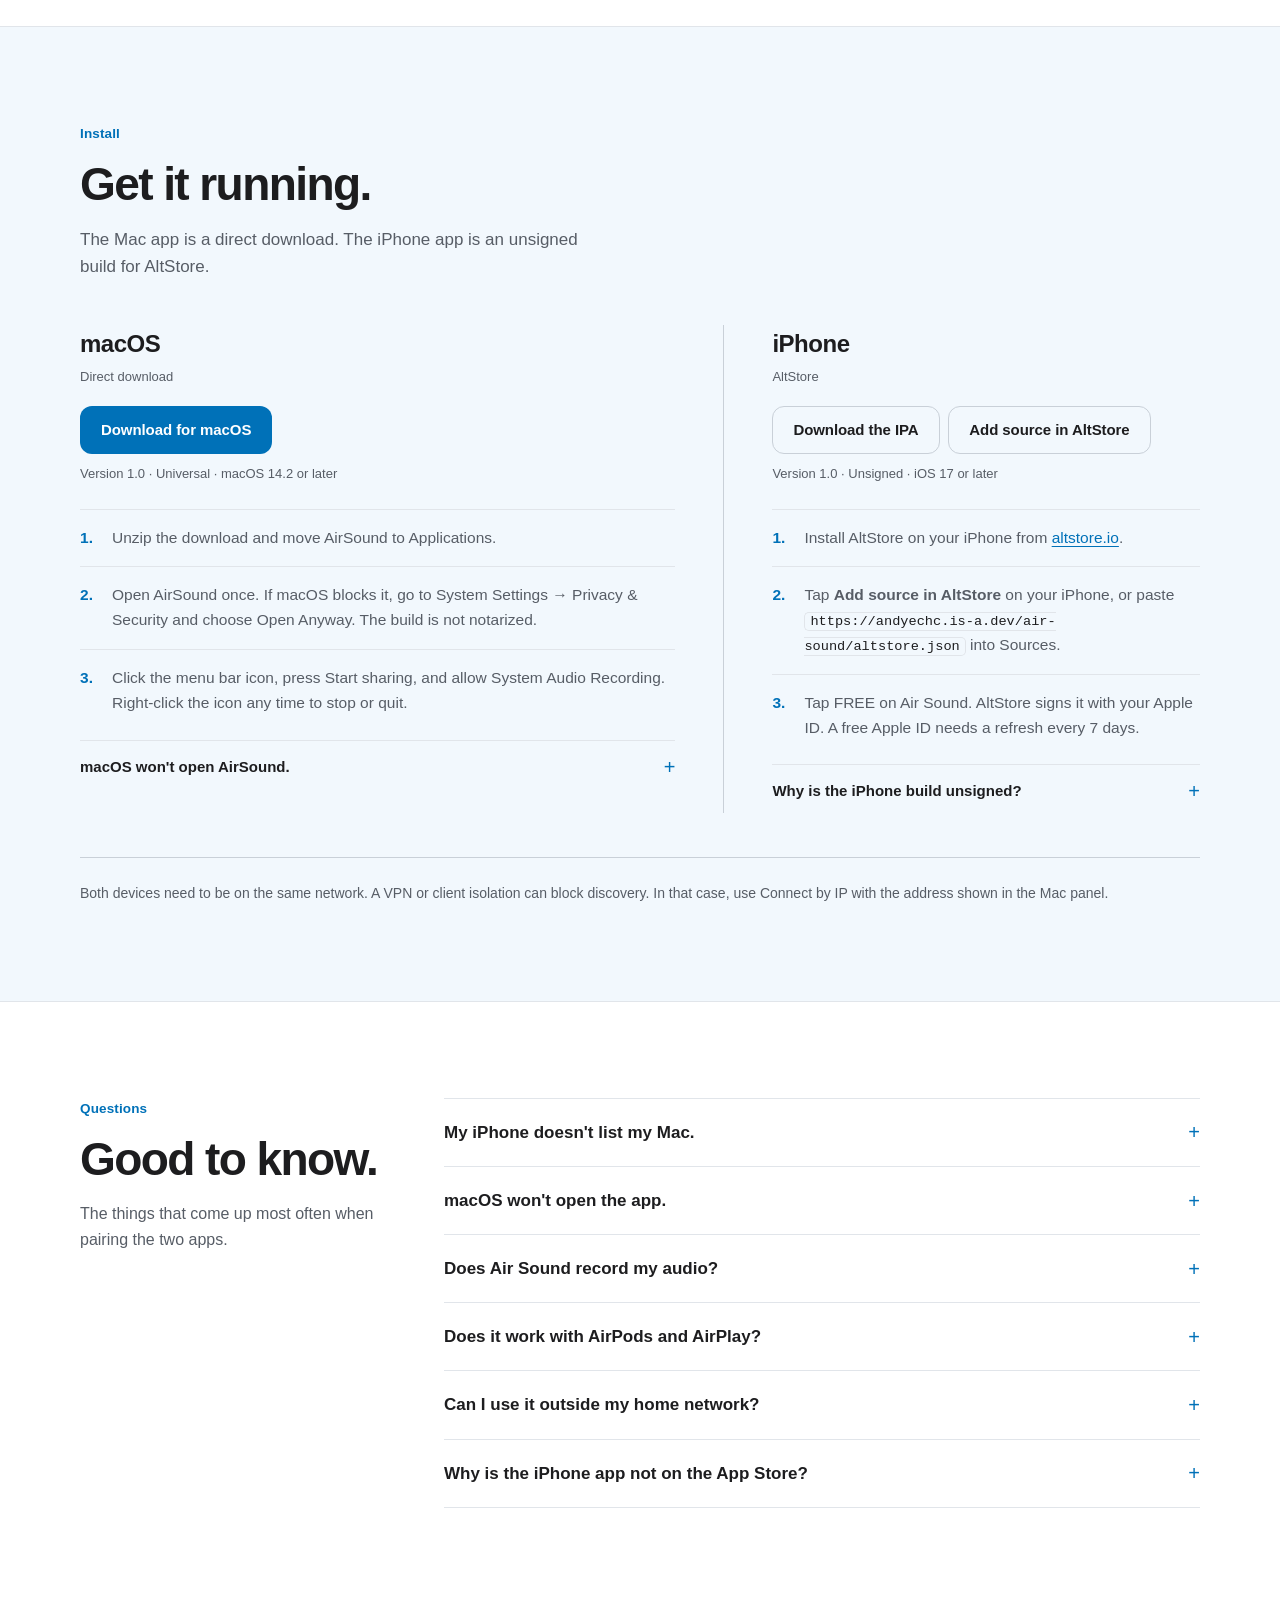
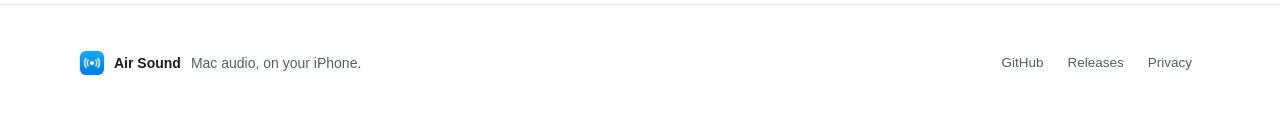
==== commit 39bce2fe: "Add a self-hosted AltStore source manifest and install instructions" ====
--- a/docs/index.html
+++ b/docs/index.html
@@ -9,14 +9,21 @@
   <meta name="theme-color" content="#f2f8fd" media="(prefers-color-scheme: light)">
   <meta name="theme-color" content="#0b0c0e" media="(prefers-color-scheme: dark)">
   <meta property="og:type" content="website">
+  <meta property="og:site_name" content="Air Sound">
+  <meta property="og:locale" content="en_US">
   <meta property="og:title" content="Air Sound: your Mac's audio on your iPhone">
   <meta property="og:description" content="System audio from your Mac, sent over your own Wi-Fi. Listen on the iPhone speaker, AirPods, Bluetooth, or AirPlay.">
   <meta property="og:url" content="https://andyechc.is-a.dev/air-sound/">
-  <meta property="og:image" content="https://andyechc.is-a.dev/air-sound/assets/icon-1024.png">
-  <meta property="og:image:width" content="1024">
-  <meta property="og:image:height" content="1024">
-  <meta property="og:image:alt" content="Air Sound app icon">
-  <meta name="twitter:card" content="summary">
+  <meta property="og:image" content="https://andyechc.is-a.dev/air-sound/assets/og.png">
+  <meta property="og:image:type" content="image/png">
+  <meta property="og:image:width" content="1200">
+  <meta property="og:image:height" content="630">
+  <meta property="og:image:alt" content="Air Sound on macOS and iPhone: the Mac control panel next to the iPhone Now Playing screen.">
+  <meta name="twitter:card" content="summary_large_image">
+  <meta name="twitter:title" content="Air Sound: your Mac's audio on your iPhone">
+  <meta name="twitter:description" content="System audio from your Mac, sent over your own Wi-Fi. Listen on the iPhone speaker, AirPods, Bluetooth, or AirPlay.">
+  <meta name="twitter:image" content="https://andyechc.is-a.dev/air-sound/assets/og.png">
+  <meta name="twitter:image:alt" content="Air Sound on macOS and iPhone: the Mac control panel next to the iPhone Now Playing screen.">
   <link rel="icon" href="assets/favicon-32.png" sizes="32x32" type="image/png">
   <link rel="apple-touch-icon" href="assets/apple-touch-icon.png">
   <link rel="stylesheet" href="styles.css">
@@ -172,11 +179,12 @@
             <h3>iPhone</h3>
             <p class="install-label">AltStore</p>
             <a class="button button-quiet" href="https://github.com/andyechc/air-sound/releases/latest/download/AirSound-unsigned.ipa">Download the IPA</a>
+            <a class="button button-quiet" href="altstore://source?url=https://andyechc.is-a.dev/air-sound/altstore.json">Add source in AltStore</a>
             <p class="install-meta">Version 1.0 &middot; Unsigned &middot; iOS 17 or later</p>
             <ol class="steps">
               <li>Install AltStore on your iPhone from <a href="https://altstore.io/">altstore.io</a>.</li>
-              <li>Open the IPA in AltStore, or use My Apps and the + button.</li>
-              <li>AltStore signs it with your Apple ID. A free Apple ID needs a refresh every 7 days.</li>
+              <li>Tap <strong>Add source in AltStore</strong> on your iPhone, or paste <code>https://andyechc.is-a.dev/air-sound/altstore.json</code> into Sources.</li>
+              <li>Tap FREE on Air Sound. AltStore signs it with your Apple ID. A free Apple ID needs a refresh every 7 days.</li>
             </ol>
             <details>
               <summary>Why is the iPhone build unsigned?</summary>
